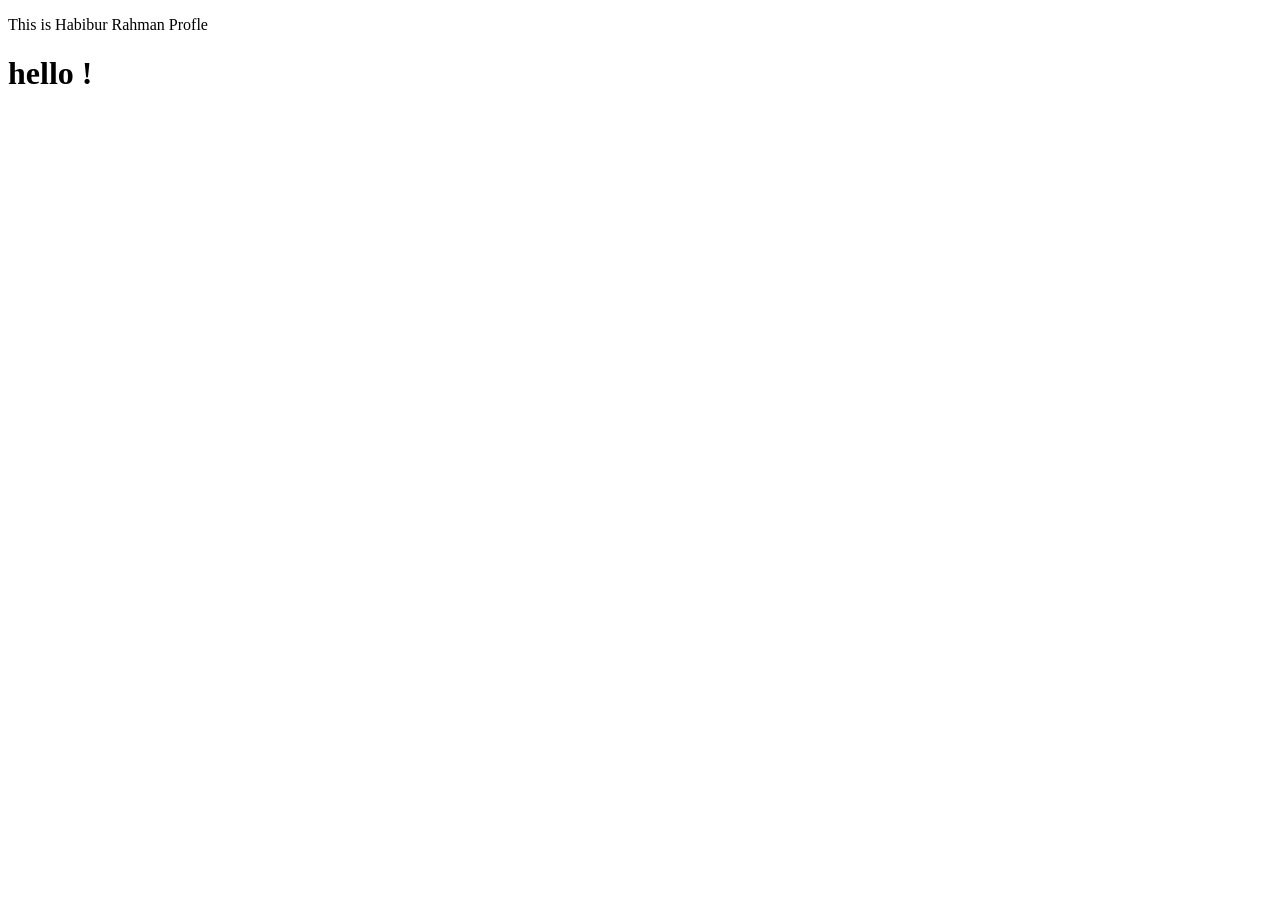
==== index.html @ edc466a5 "style commit" ====
<!DOCTYPE html>
<html lang="en">
<head>
    <meta charset="UTF-8">
    <meta name="viewport" content="width=device-width, initial-scale=1.0">
    <link rel="stylesheet" href="style.csss">
    <title>Habibur Rahman</title>
</head>
<body>
    <p>This is Habibur Rahman Profle 

    </p>
    <h1>hello !</h1>
</body>
</html>
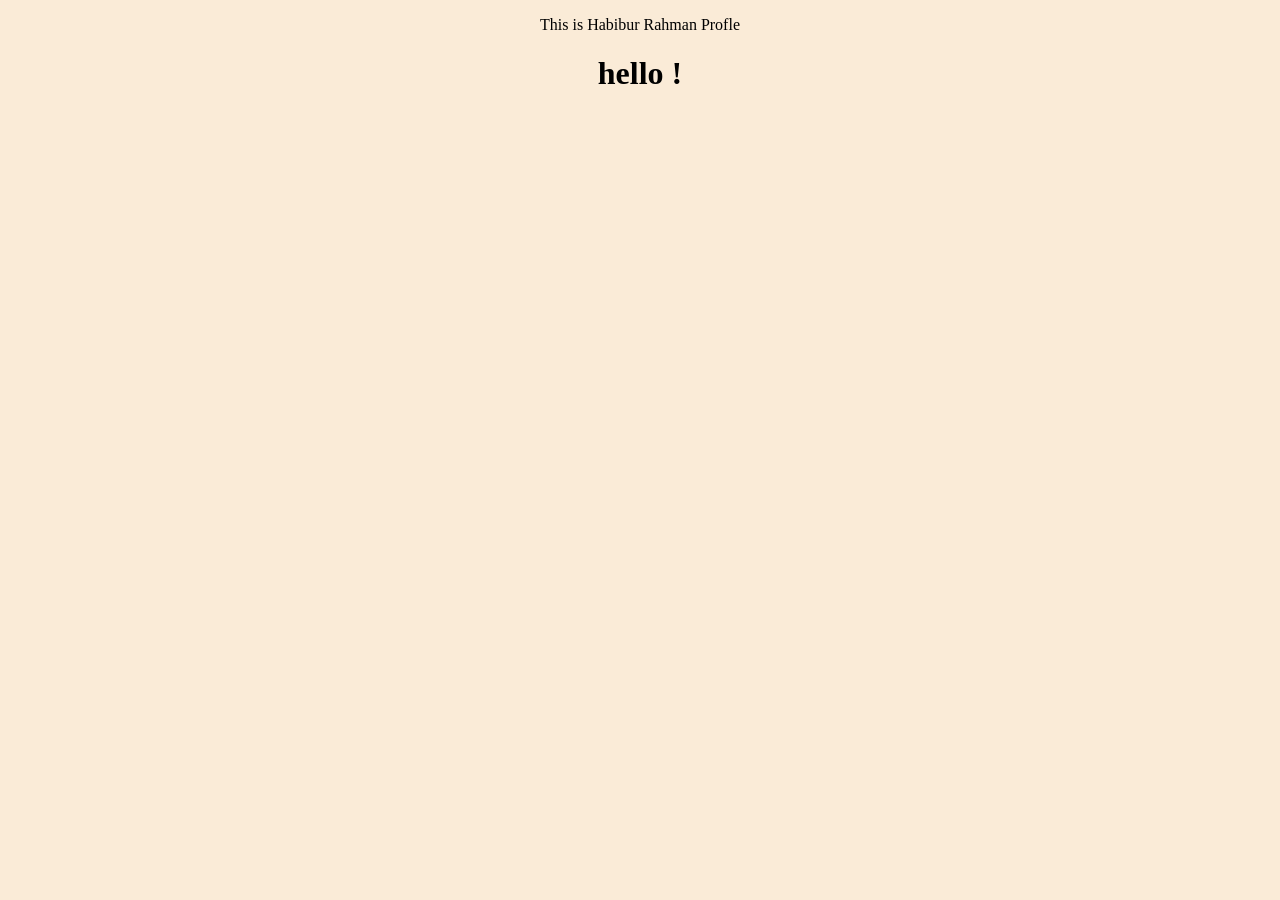
==== commit 7c69afbd: "style commit1" ====
--- a/index.html
+++ b/index.html
@@ -3,7 +3,7 @@
 <head>
     <meta charset="UTF-8">
     <meta name="viewport" content="width=device-width, initial-scale=1.0">
-    <link rel="stylesheet" href="style.csss">
+    <link rel="stylesheet" href="style.css">
     <title>Habibur Rahman</title>
 </head>
 <body>
--- a/style.css
+++ b/style.css
@@ -0,0 +1,4 @@
+body{
+    background-color: antiquewhite;
+    text-align: center;
+}
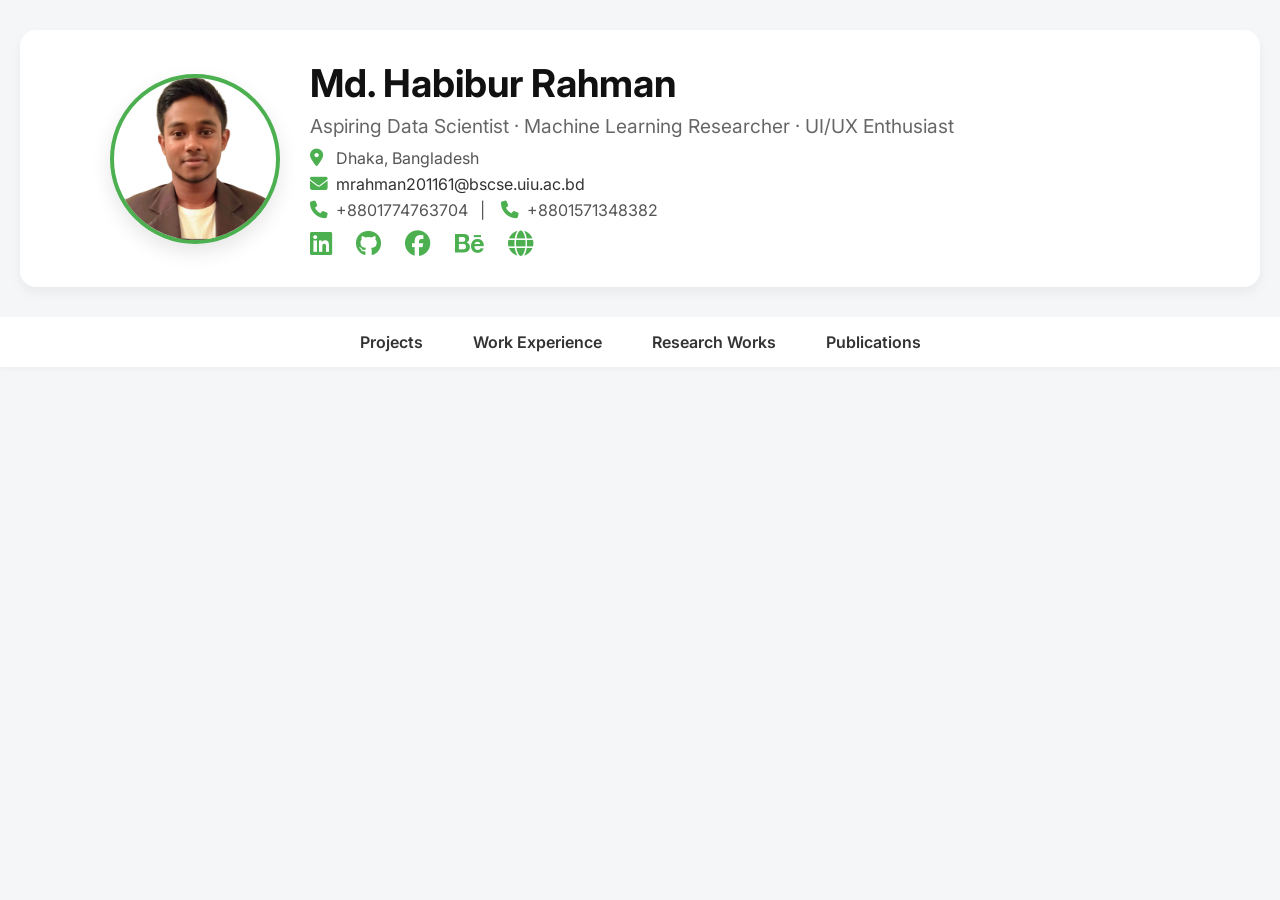
==== commit 310341f2: "header upadate1" ====
--- a/index.html
+++ b/index.html
@@ -1,15 +1,67 @@
 <!DOCTYPE html>
 <html lang="en">
 <head>
-    <meta charset="UTF-8">
-    <meta name="viewport" content="width=device-width, initial-scale=1.0">
-    <link rel="stylesheet" href="style.css">
-    <title>Habibur Rahman</title>
+  <meta charset="UTF-8" />
+  <meta name="viewport" content="width=device-width, initial-scale=1.0" />
+  <title>Md. Habibur Rahman - Portfolio</title>
+  <link href="https://fonts.googleapis.com/css2?family=Inter:wght@400;600;700&display=swap" rel="stylesheet" />
+  <link rel="stylesheet"href="https://cdnjs.cloudflare.com/ajax/libs/font-awesome/6.4.0/css/all.min.css"/>
+  <link rel="stylesheet" href="style.css" />
 </head>
 <body>
-    <p>This is Habibur Rahman Profle 
 
-    </p>
-    <h1>hello !</h1>
+  <!-- Header -->
+  <header class="hero-header">
+    <div class="container">
+      <div class="hero-content">
+        <img src="Picture/profile.png" alt="Md. Habibur Rahman" class="profile-pic" />
+        <div class="intro">
+          <h1>Md. Habibur Rahman</h1>
+          <p class="subtitle">Aspiring Data Scientist · Machine Learning Researcher · UI/UX Enthusiast</p>
+          <div class="contact-info">
+  <p><i class="fas fa-map-marker-alt"></i> Dhaka, Bangladesh</p>
+  <p>
+    <i class="fas fa-envelope"></i>
+    <a href="mailto:mrahman201161@bscse.uiu.ac.bd">mrahman201161@bscse.uiu.ac.bd</a>
+  </p>
+  <p>
+    <i class="fas fa-phone"></i> +8801774763704 &nbsp; | &nbsp;
+    <i class="fas fa-phone"></i> +8801571348382
+  </p>
+</div>
+
+          <div class="social-links">
+  <a href="https://www.linkedin.com/in/habibur2694/" target="_blank" aria-label="LinkedIn">
+    <i class="fab fa-linkedin"></i>
+  </a>
+  <a href="https://github.com/habibur2694" target="_blank" aria-label="GitHub">
+    <i class="fab fa-github"></i>
+  </a>
+  <a href="https://www.facebook.com/habibur2694" target="_blank" aria-label="Facebook">
+    <i class="fab fa-facebook"></i>
+  </a>
+  <a href="https://www.behance.net/habibur2694" target="_blank" aria-label="Behance">
+    <i class="fab fa-behance"></i>
+  </a>
+  <a href="https://yourdomain.com" target="_blank" aria-label="Portfolio">
+    <i class="fas fa-globe"></i>
+  </a>
+</div>
+
+        </div>
+      </div>
+    </div>
+  </header>
+
+  <!-- Navigation -->
+  <nav class="navbar">
+    <div class="container nav-content">
+      <a href="Projects.html">Projects</a>
+      <a href="#experience">Work Experience</a>
+      <a href="#research">Research Works</a>
+      <a href="#publications">Publications</a>
+    </div>
+  </nav>
+
 </body>
-</html>+</html>
--- a/style.css
+++ b/style.css
@@ -1,4 +1,177 @@
-body{
-    background-color: antiquewhite;
+/* General Reset */
+* {
+  margin: 0;
+  padding: 0;
+  box-sizing: border-box;
+}
+
+body {
+  font-family: 'Inter', sans-serif;
+  background-color: #f4f6f8;
+  color: #333;
+}
+
+/* Container */
+.container {
+  max-width: 1100px;
+  margin: auto;
+  padding: 30px 20px;
+}
+
+/* Hero Header */
+.hero-header {
+  background-color: #fff;
+  box-shadow: 0 6px 12px rgba(0, 0, 0, 0.05);
+  border-radius: 16px;
+  margin: 30px 20px;
+}
+
+.hero-content {
+  display: flex;
+  align-items: center;
+  flex-wrap: wrap;
+  gap: 30px;
+}
+
+.profile-pic {
+  width: 170px;
+  height: 170px;
+  border-radius: 50%;
+  object-fit: cover;
+  border: 4px solid #4CAF50;
+  box-shadow: 0 8px 20px rgba(0,0,0,0.1);
+}
+
+.intro h1 {
+  font-size: 2.4rem;
+  font-weight: 700;
+  margin-bottom: 8px;
+  color: #111;
+}
+
+.subtitle {
+  font-size: 1.2rem;
+  color: #666;
+  margin-bottom: 10px;
+}
+
+.location,
+.contact {
+  font-size: 1rem;
+  color: #555;
+  margin-bottom: 6px;
+}
+
+.contact a {
+  color: #333;
+  text-decoration: none;
+}
+
+.links {
+  margin-top: 12px;
+}
+
+.links a {
+  text-decoration: none;
+  font-weight: 600;
+  color: #4CAF50;
+  margin-right: 18px;
+  transition: color 0.3s;
+}
+
+.links a:hover {
+  color: #2e7d32;
+}
+
+/* Navbar */
+.navbar {
+  position: sticky;
+  top: 0;
+  background-color: #ffffff;
+  box-shadow: 0 2px 4px rgba(0,0,0,0.04);
+  z-index: 100;
+}
+
+.nav-content {
+  display: flex;
+  justify-content: center;
+  gap: 50px;
+  padding: 15px 20px;
+  flex-wrap: wrap;
+}
+
+.navbar a {
+  text-decoration: none;
+  font-weight: 600;
+  font-size: 1rem;
+  color: #333;
+  transition: color 0.3s ease;
+}
+
+.navbar a:hover {
+  color: #4CAF50;
+}
+
+/* Responsive Design */
+@media (max-width: 768px) {
+  .hero-content {
+    flex-direction: column;
+    align-items: center;
     text-align: center;
-}+  }
+
+  .nav-content {
+    gap: 25px;
+  }
+
+  .intro h1 {
+    font-size: 2rem;
+  }
+
+  .profile-pic {
+    width: 140px;
+    height: 140px;
+  }
+}
+
+
+.social-links a {
+  color: #4caf50;
+  font-size: 1.6rem;
+  margin-right: 20px;
+  transition: color 0.3s ease;
+  display: inline-block;
+}
+
+.social-links a:hover {
+  color: #2e7d32;
+}
+
+.social-links i {
+  vertical-align: middle;
+}
+
+.contact-info p {
+  font-size: 1rem;
+  color: #555;
+  margin: 6px 0;
+  display: flex;
+  align-items: center;
+  gap: 8px;
+}
+
+.contact-info i {
+  color: #4caf50;
+  min-width: 18px;
+  font-size: 1.1rem;
+}
+
+.contact-info a {
+  color: #333;
+  text-decoration: none;
+  transition: color 0.3s;
+}
+
+.contact-info a:hover {
+  color: #2e7d32;
+}
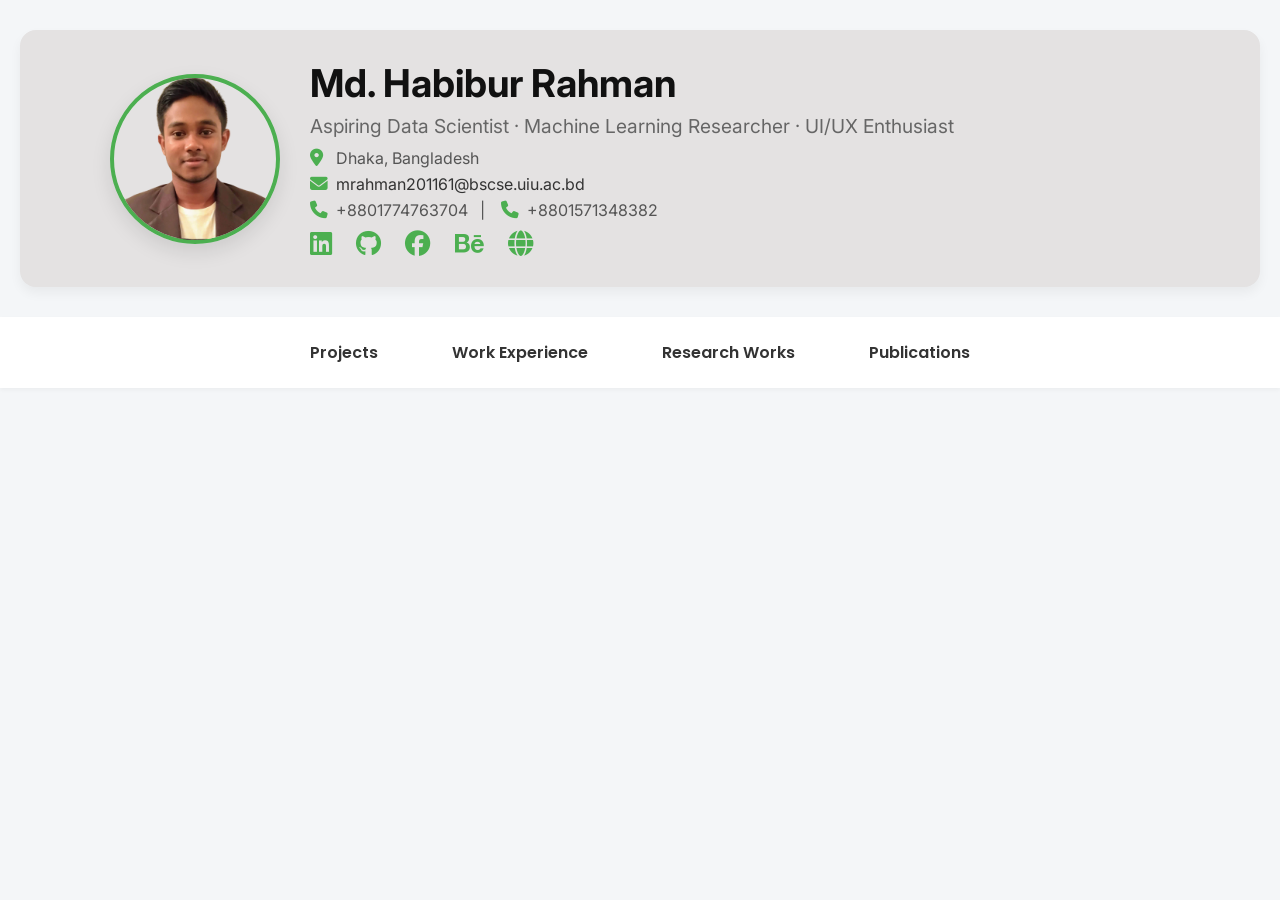
==== commit 54dff827: "header upadate2" ====
--- a/index.html
+++ b/index.html
@@ -6,6 +6,8 @@
   <title>Md. Habibur Rahman - Portfolio</title>
   <link href="https://fonts.googleapis.com/css2?family=Inter:wght@400;600;700&display=swap" rel="stylesheet" />
   <link rel="stylesheet"href="https://cdnjs.cloudflare.com/ajax/libs/font-awesome/6.4.0/css/all.min.css"/>
+  <link href="https://fonts.googleapis.com/css2?family=Poppins:wght@400;600&display=swap" rel="stylesheet" />
+
   <link rel="stylesheet" href="style.css" />
 </head>
 <body>
--- a/style.css
+++ b/style.css
@@ -20,7 +20,7 @@
 
 /* Hero Header */
 .hero-header {
-  background-color: #fff;
+  background-color: hsl(0, 4%, 89%);
   box-shadow: 0 6px 12px rgba(0, 0, 0, 0.05);
   border-radius: 16px;
   margin: 30px 20px;
@@ -87,7 +87,7 @@
 .navbar {
   position: sticky;
   top: 0;
-  background-color: #ffffff;
+  background-color: hsl(0, 0%, 100%);
   box-shadow: 0 2px 4px rgba(0,0,0,0.04);
   z-index: 100;
 }
@@ -101,23 +101,30 @@
 }
 
 .navbar a {
+  font-family: 'Poppins', sans-serif;
   text-decoration: none;
   font-weight: 600;
   font-size: 1rem;
   color: #333;
   transition: color 0.3s ease;
+  font-weight: 600;
+  font-size: 1rem;
+  text-decoration: none;
+  color: #333;
+  transition: color 0.3s ease;
+  padding: 8px 12px;
+  border-radius: 6px;
 }
 
 .navbar a:hover {
-  color: #4CAF50;
+ color: #4caf50;
+  background-color: #e8f5e9;
 }
 
 /* Responsive Design */
 @media (max-width: 768px) {
-  .hero-content {
-    flex-direction: column;
-    align-items: center;
-    text-align: center;
+  .nav-content {
+    gap: 25px;
   }
 
   .nav-content {
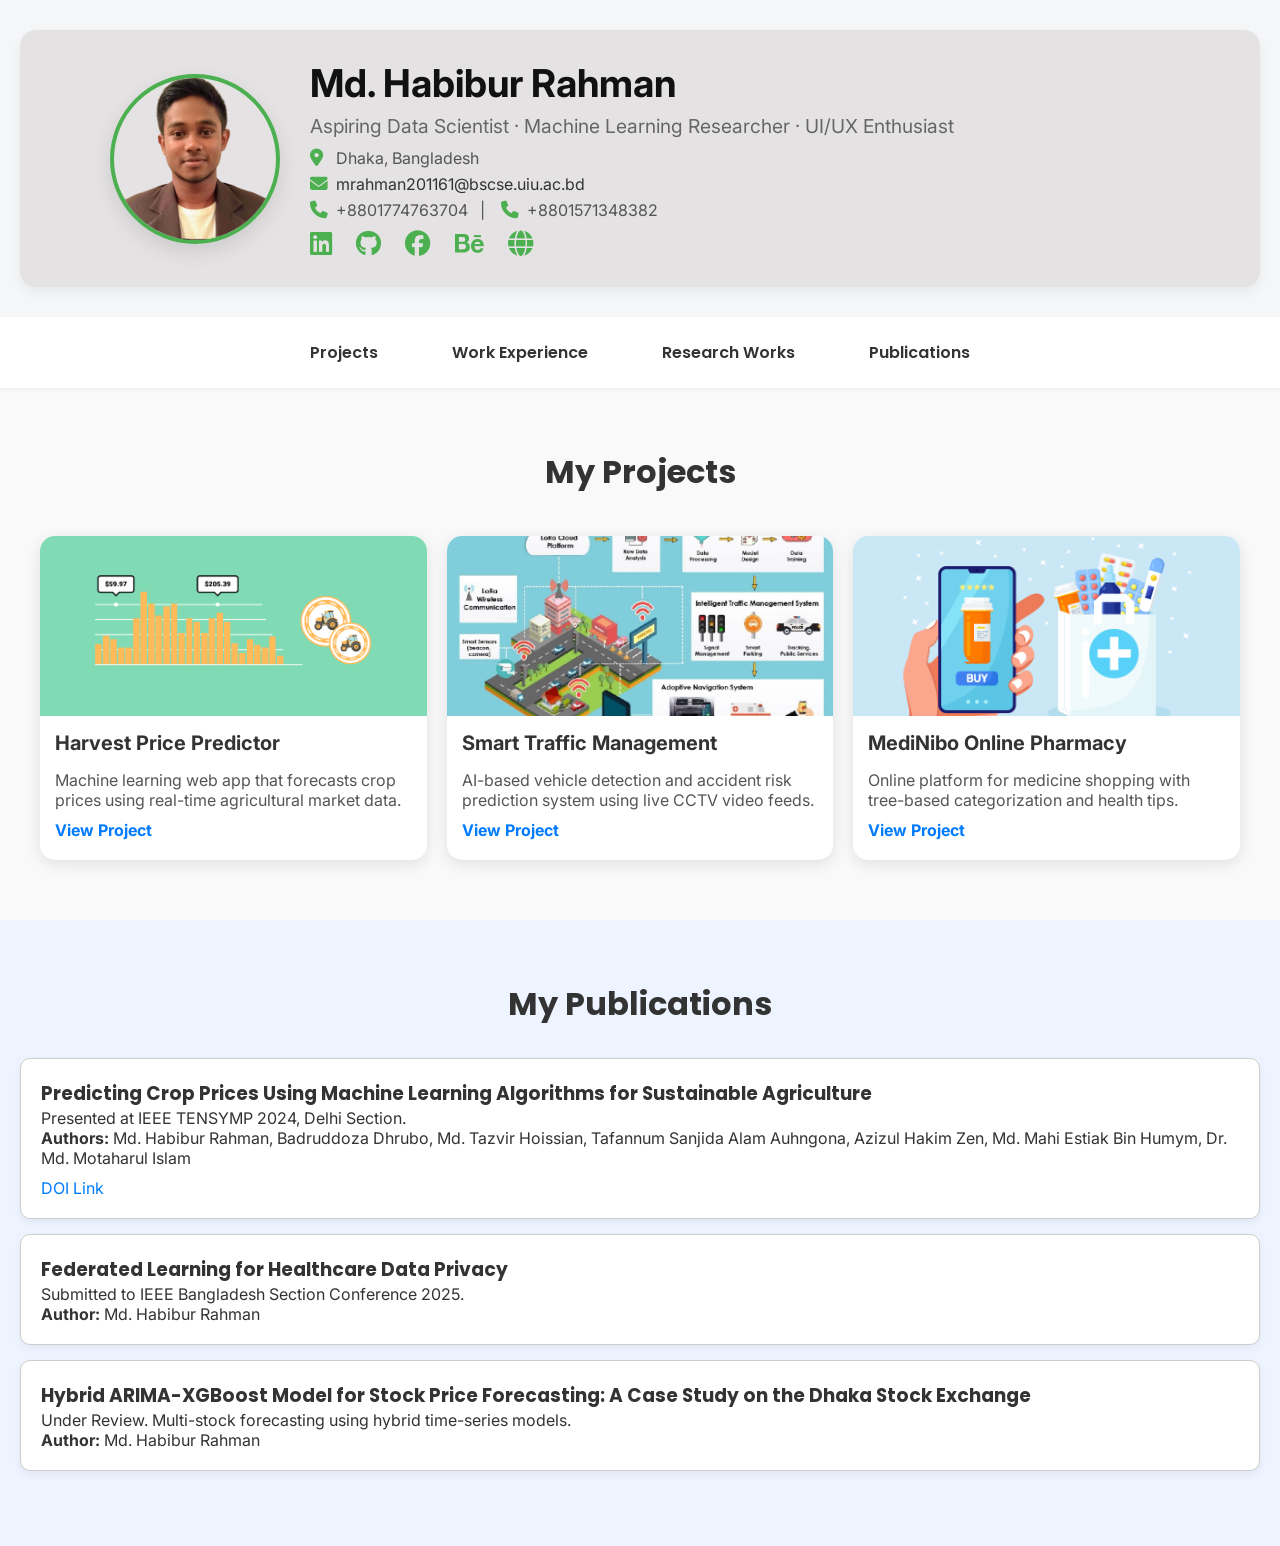
==== commit d9c321b9: "header upadate3" ====
--- a/index.html
+++ b/index.html
@@ -58,12 +58,71 @@
   <!-- Navigation -->
   <nav class="navbar">
     <div class="container nav-content">
-      <a href="Projects.html">Projects</a>
+     <a href="#projects">Projects</a>
       <a href="#experience">Work Experience</a>
       <a href="#research">Research Works</a>
       <a href="#publications">Publications</a>
     </div>
   </nav>
 
+
+  <!--project-->
+<section id="projects">
+  <h2>My Projects</h2>
+  <div class="project-grid">
+
+    <div class="project-card">
+      <img src="Picture/project/Harvest.png" alt="Harvest Price Predictor">
+      <h3>Harvest Price Predictor</h3>
+      <p>Machine learning web app that forecasts crop prices using real-time agricultural market data.</p>
+      <a href="#">View Project</a>
+    </div>
+
+    <div class="project-card">
+      <img src="Picture/project/AIF.png" alt="Smart Traffic System">
+      <h3>Smart Traffic Management</h3>
+      <p>AI-based vehicle detection and accident risk prediction system using live CCTV video feeds.</p>
+      <a href="#">View Project</a>
+    </div>
+
+    <div class="project-card">
+      <img src="Picture/project/MID.png" alt="MediNibo Pharmacy">
+      <h3>MediNibo Online Pharmacy</h3>
+      <p>Online platform for medicine shopping with tree-based categorization and health tips.</p>
+      <a href="#">View Project</a>
+    </div>
+
+  </div>
+</section>
+
+
+
+
+<!---publication-->
+<section id="publications">
+  <h2>My Publications</h2>
+
+  <div class="publication">
+    <h3>Predicting Crop Prices Using Machine Learning Algorithms for Sustainable Agriculture</h3>
+    <p>Presented at IEEE TENSYMP 2024, Delhi Section.</p>
+    <p><strong>Authors:</strong> Md. Habibur Rahman, Badruddoza Dhrubo, Md. Tazvir Hoissian, Tafannum Sanjida Alam Auhngona, Azizul Hakim Zen, Md. Mahi Estiak Bin Humym, Dr. Md. Motaharul Islam</p>
+    <a href="https://doi.org/10.1109/TENSYMP61132.2024.107" target="_blank">DOI Link</a>
+  </div>
+
+  <div class="publication">
+    <h3>Federated Learning for Healthcare Data Privacy</h3>
+    <p>Submitted to IEEE Bangladesh Section Conference 2025.</p>
+    <p><strong>Author:</strong> Md. Habibur Rahman</p>
+  </div>
+
+  <div class="publication">
+    <h3>Hybrid ARIMA-XGBoost Model for Stock Price Forecasting: A Case Study on the Dhaka Stock Exchange</h3>
+    <p>Under Review. Multi-stock forecasting using hybrid time-series models.</p>
+    <p><strong>Author:</strong> Md. Habibur Rahman</p>
+  </div>
+</section>
+
+
+
 </body>
 </html>
--- a/style.css
+++ b/style.css
@@ -182,3 +182,99 @@
 .contact-info a:hover {
   color: #2e7d32;
 }
+
+
+
+/* project Design */
+#projects {
+  padding: 60px 20px;
+  background: #f9f9f9;
+}
+
+#projects h2 {
+  text-align: center;
+  font-size: 2rem;
+  margin-bottom: 40px;
+  font-family: 'Poppins', sans-serif;
+}
+
+.project-grid {
+  display: grid;
+  grid-template-columns: repeat(auto-fit, minmax(280px, 1fr));
+  gap: 20px;
+  max-width: 1200px;
+  margin: 0 auto;
+}
+
+.project-card {
+  background-color: #fff;
+  border-radius: 15px;
+  box-shadow: 0 4px 15px rgba(0, 0, 0, 0.1);
+  overflow: hidden;
+  transition: transform 0.3s ease;
+}
+
+.project-card:hover {
+  transform: translateY(-5px);
+}
+
+.project-card img {
+  width: 100%;
+  height: 180px;
+  object-fit: cover;
+  display: block;
+}
+
+.project-card h3 {
+  font-size: 1.25rem;
+  margin: 15px;
+  color: #333;
+}
+
+.project-card p {
+  margin: 0 15px 10px;
+  color: #555;
+}
+
+.project-card a {
+  display: block;
+  margin: 10px 15px 20px;
+  color: #007bff;
+  text-decoration: none;
+  font-weight: bold;
+}
+
+.project-card a:hover {
+  text-decoration: underline;
+}
+
+
+/* publications */
+ #publications {
+    padding: 60px 20px;
+    background: #eef4ff;
+  }
+  #publications h2 {
+    font-size: 2rem;
+    text-align: center;
+    margin-bottom: 30px;
+    font-family: 'Poppins', sans-serif;
+  }
+  .publication {
+    border: 1px solid #ccc;
+    border-radius: 10px;
+    padding: 20px;
+    margin: 15px 0;
+    background: white;
+    box-shadow: 0 4px 8px rgba(0,0,0,0.05);
+  }
+  .publication h3 {
+    margin-top: 0;
+    font-family: 'Poppins', sans-serif;
+  }
+  .publication a {
+    display: inline-block;
+    margin-top: 10px;
+    color: #007BFF;
+    text-decoration: none;
+  }
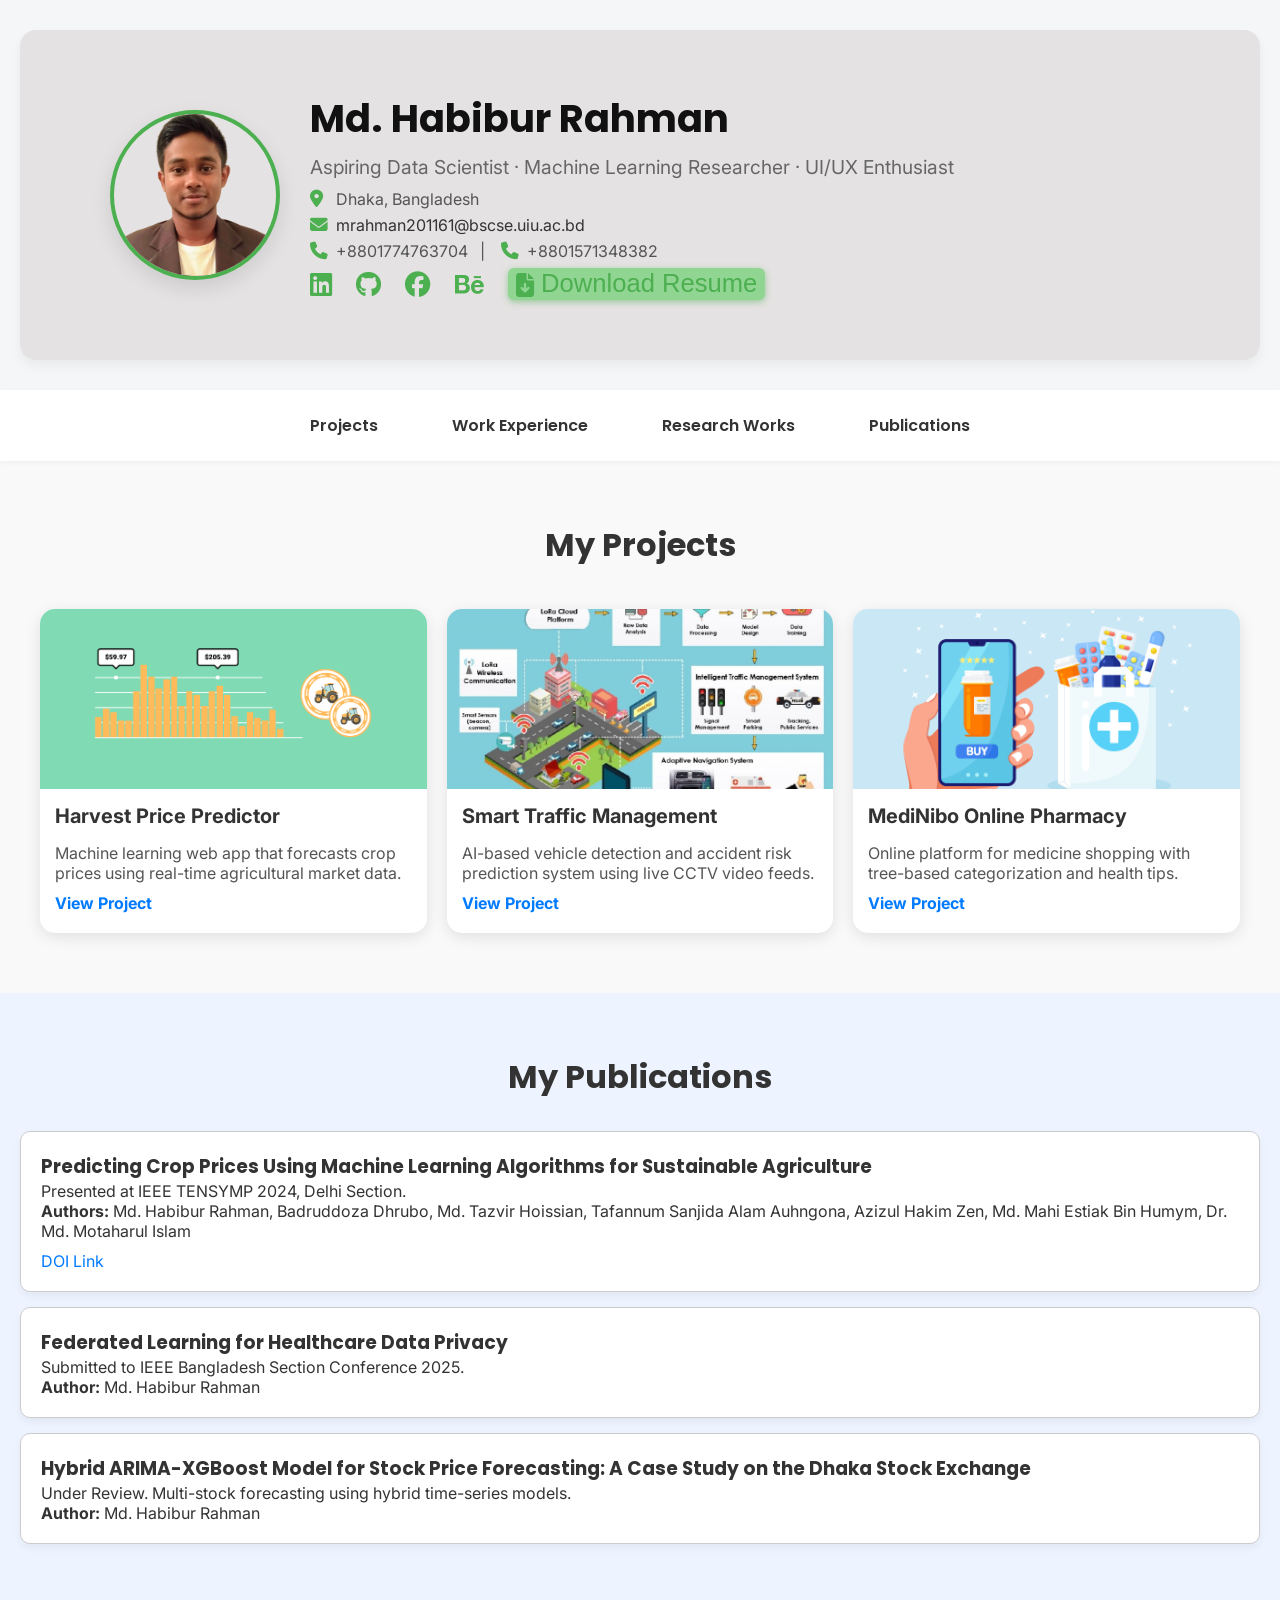
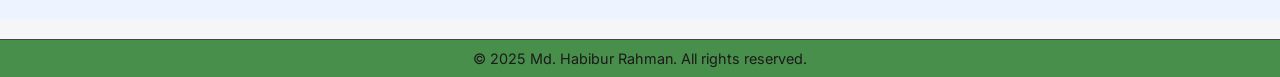
==== commit 1fea0177: "header upadate5" ====
--- a/index.html
+++ b/index.html
@@ -7,6 +7,8 @@
   <link href="https://fonts.googleapis.com/css2?family=Inter:wght@400;600;700&display=swap" rel="stylesheet" />
   <link rel="stylesheet"href="https://cdnjs.cloudflare.com/ajax/libs/font-awesome/6.4.0/css/all.min.css"/>
   <link href="https://fonts.googleapis.com/css2?family=Poppins:wght@400;600&display=swap" rel="stylesheet" />
+  <link rel="stylesheet" href="https://cdnjs.cloudflare.com/ajax/libs/font-awesome/6.5.0/css/all.min.css"/>
+
 
   <link rel="stylesheet" href="style.css" />
 </head>
@@ -45,9 +47,11 @@
   <a href="https://www.behance.net/habibur2694" target="_blank" aria-label="Behance">
     <i class="fab fa-behance"></i>
   </a>
-  <a href="https://yourdomain.com" target="_blank" aria-label="Portfolio">
-    <i class="fas fa-globe"></i>
-  </a>
+<a href="CV/MD. Habibur Rahman.pdf" download target="_blank" aria-label="Download Resume" class="btn-download-resume">
+  <i class="fas fa-file-download"></i> Download Resume
+</a>
+
+
 </div>
 
         </div>
@@ -122,6 +126,11 @@
   </div>
 </section>
 
+<!--Footer-->
+<div class="footer-bottom">
+  <p>© 2025 Md. Habibur Rahman. All rights reserved.</p>
+</div>
+
 
 
 </body>
--- a/style.css
+++ b/style.css
@@ -24,6 +24,7 @@
   box-shadow: 0 6px 12px rgba(0, 0, 0, 0.05);
   border-radius: 16px;
   margin: 30px 20px;
+  padding: 30px;
 }
 
 .hero-content {
@@ -47,6 +48,7 @@
   font-weight: 700;
   margin-bottom: 8px;
   color: #111;
+  font-family: 'Poppins', sans-serif;
 }
 
 .subtitle {
@@ -87,7 +89,7 @@
 .navbar {
   position: sticky;
   top: 0;
-  background-color: hsl(0, 0%, 100%);
+  background-color: #fff;
   box-shadow: 0 2px 4px rgba(0,0,0,0.04);
   z-index: 100;
 }
@@ -106,18 +108,13 @@
   font-weight: 600;
   font-size: 1rem;
   color: #333;
-  transition: color 0.3s ease;
-  font-weight: 600;
-  font-size: 1rem;
-  text-decoration: none;
-  color: #333;
-  transition: color 0.3s ease;
+  transition: color 0.3s ease, background-color 0.3s ease;
   padding: 8px 12px;
   border-radius: 6px;
 }
 
 .navbar a:hover {
- color: #4caf50;
+  color: #4caf50;
   background-color: #e8f5e9;
 }
 
@@ -127,10 +124,6 @@
     gap: 25px;
   }
 
-  .nav-content {
-    gap: 25px;
-  }
-
   .intro h1 {
     font-size: 2rem;
   }
@@ -141,7 +134,7 @@
   }
 }
 
-
+/* Social Links */
 .social-links a {
   color: #4caf50;
   font-size: 1.6rem;
@@ -183,9 +176,7 @@
   color: #2e7d32;
 }
 
-
-
-/* project Design */
+/* Project Design */
 #projects {
   padding: 60px 20px;
   background: #f9f9f9;
@@ -248,33 +239,89 @@
   text-decoration: underline;
 }
 
-
-/* publications */
- #publications {
-    padding: 60px 20px;
-    background: #eef4ff;
-  }
-  #publications h2 {
-    font-size: 2rem;
-    text-align: center;
-    margin-bottom: 30px;
-    font-family: 'Poppins', sans-serif;
-  }
-  .publication {
-    border: 1px solid #ccc;
-    border-radius: 10px;
-    padding: 20px;
-    margin: 15px 0;
-    background: white;
-    box-shadow: 0 4px 8px rgba(0,0,0,0.05);
-  }
-  .publication h3 {
-    margin-top: 0;
-    font-family: 'Poppins', sans-serif;
-  }
-  .publication a {
-    display: inline-block;
-    margin-top: 10px;
-    color: #007BFF;
-    text-decoration: none;
-  }
+/* Publications */
+#publications {
+  padding: 60px 20px;
+  background: #eef4ff;
+}
+
+#publications h2 {
+  font-size: 2rem;
+  text-align: center;
+  margin-bottom: 30px;
+  font-family: 'Poppins', sans-serif;
+}
+
+.publication {
+  border: 1px solid #ccc;
+  border-radius: 10px;
+  padding: 20px;
+  margin: 15px 0;
+  background: white;
+  box-shadow: 0 4px 8px rgba(0,0,0,0.05);
+}
+
+.publication h3 {
+  margin-top: 0;
+  font-family: 'Poppins', sans-serif;
+}
+
+.publication a {
+  display: inline-block;
+  margin-top: 10px;
+  color: #007BFF;
+  text-decoration: none;
+}
+
+.publication a:hover {
+  text-decoration: underline;
+}
+
+
+/* Compact Footer Styles */
+.footer-bottom {
+  background-color: #488f4b;  /* ব্ল্যাক ব্যাকগ্রাউন্ড */
+  color: #1b1a1a;             /* হালকা ধূসর টেক্সট কালার */
+  text-align: center;
+  border-top: 1px solid #444;
+  padding: 10px 0;
+  margin-top: 20px;
+  font-size: 0.9rem;
+}
+
+
+
+.btn-download-resume {
+  display: inline-flex;
+  align-items: center;
+  gap: 5px;
+  background-color: #91d593;
+  color: rgb(28, 23, 23);
+  font-weight: 5;
+  font-size: 2px;
+  font-family: 'Poppins', sans-serif;
+  font-size: 0.50rem;      /* ছোট ফন্ট সাইজ */
+  padding: 3px 8px;       /* প্যাডিং একটু কমিয়ে কম্প্যাক্ট */
+  border-radius: 6px;
+  text-decoration: none;
+  transition: background-color 0.3s ease, color 0.3s ease;
+  box-shadow: 0 2px 6px rgba(76, 175, 80, 0.5);
+  cursor: pointer;
+  line-height: 1;   
+  user-select: none;
+}
+
+.btn-download-resume i {
+  font-size: 1.5rem;       /* আইকনের সাইজও একটু ছোটানো */
+  transition: transform 0.3s ease;
+}
+
+.btn-download-resume:hover {
+  background-color: #7eca82;
+  color: white;
+  box-shadow: 0 4px 12px rgba(56, 142, 60, 0.7);
+}
+
+.btn-download-resume:hover i {
+  transform: translateX(3px);
+}
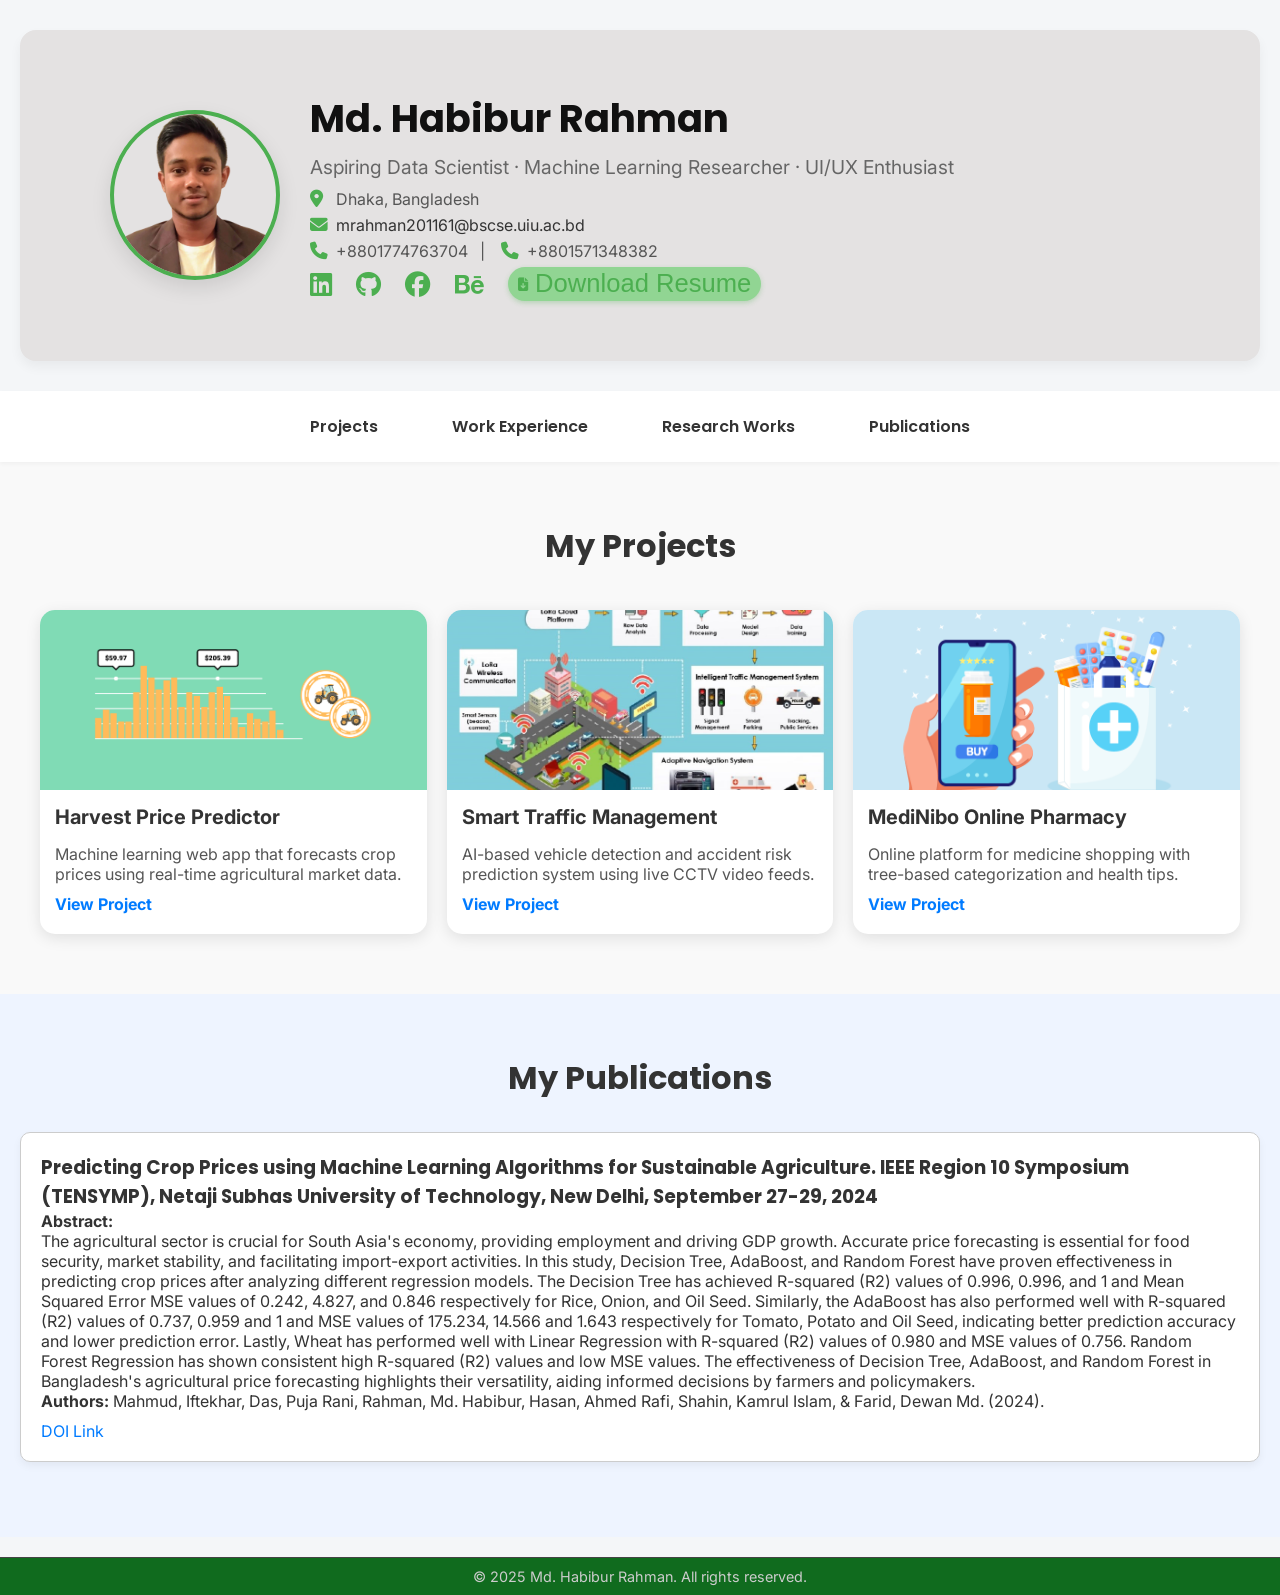
==== commit cd98b6b1: "Correct the publication section" ====
--- a/index.html
+++ b/index.html
@@ -107,23 +107,17 @@
   <h2>My Publications</h2>
 
   <div class="publication">
-    <h3>Predicting Crop Prices Using Machine Learning Algorithms for Sustainable Agriculture</h3>
-    <p>Presented at IEEE TENSYMP 2024, Delhi Section.</p>
-    <p><strong>Authors:</strong> Md. Habibur Rahman, Badruddoza Dhrubo, Md. Tazvir Hoissian, Tafannum Sanjida Alam Auhngona, Azizul Hakim Zen, Md. Mahi Estiak Bin Humym, Dr. Md. Motaharul Islam</p>
-    <a href="https://doi.org/10.1109/TENSYMP61132.2024.107" target="_blank">DOI Link</a>
+    <h3>Predicting Crop Prices using Machine Learning Algorithms for Sustainable
+ Agriculture. IEEE Region 10 Symposium (TENSYMP), Netaji Subhas University of Technology, New Delhi,
+ September 27-29, 2024</h3>
+ <p><b>Abstract:</b></p>
+ <p>The agricultural sector is crucial for South Asia's economy, providing employment and driving GDP growth. Accurate price forecasting is essential for food security, market stability, and facilitating import-export activities. In this study, Decision Tree, AdaBoost, and Random Forest have proven effectiveness in predicting crop prices after analyzing different regression models. The Decision Tree has achieved R-squared (R2) values of 0.996, 0.996, and 1 and Mean Squared Error MSE values of 0.242, 4.827, and 0.846 respectively for Rice, Onion, and Oil Seed. Similarly, the AdaBoost has also performed well with R-squared (R2) values of 0.737, 0.959 and 1 and MSE values of 175.234, 14.566 and 1.643 respectively for Tomato, Potato and Oil Seed, indicating better prediction accuracy and lower prediction error. Lastly, Wheat has performed well with Linear Regression with R-squared (R2) values of 0.980 and MSE values of 0.756. Random Forest Regression has shown consistent high R-squared (R2) values and low MSE values. The effectiveness of Decision Tree, AdaBoost, and Random Forest in Bangladesh's agricultural price forecasting highlights their versatility, aiding informed decisions by farmers and policymakers.</p>
+    <p><strong>Authors:</strong> Mahmud, Iftekhar, Das, Puja Rani, Rahman, Md. Habibur, Hasan, Ahmed Rafi, Shahin, Kamrul Islam, &
+ Farid, Dewan Md. (2024). </p>
+    <a href="https://ieeexplore.ieee.org/document/10752263" target="_blank">DOI Link</a>
   </div>
 
-  <div class="publication">
-    <h3>Federated Learning for Healthcare Data Privacy</h3>
-    <p>Submitted to IEEE Bangladesh Section Conference 2025.</p>
-    <p><strong>Author:</strong> Md. Habibur Rahman</p>
-  </div>
 
-  <div class="publication">
-    <h3>Hybrid ARIMA-XGBoost Model for Stock Price Forecasting: A Case Study on the Dhaka Stock Exchange</h3>
-    <p>Under Review. Multi-stock forecasting using hybrid time-series models.</p>
-    <p><strong>Author:</strong> Md. Habibur Rahman</p>
-  </div>
 </section>
 
 <!--Footer-->
--- a/style.css
+++ b/style.css
@@ -277,11 +277,10 @@
   text-decoration: underline;
 }
 
-
 /* Compact Footer Styles */
 .footer-bottom {
-  background-color: #488f4b;  /* ব্ল্যাক ব্যাকগ্রাউন্ড */
-  color: #1b1a1a;             /* হালকা ধূসর টেক্সট কালার */
+  background-color: #106b1e;  /* Black background */
+  color: #ccc;             /* Light gray text */
   text-align: center;
   border-top: 1px solid #444;
   padding: 10px 0;
@@ -289,39 +288,37 @@
   font-size: 0.9rem;
 }
 
-
-
+/* Resume Download Button */
 .btn-download-resume {
   display: inline-flex;
   align-items: center;
-  gap: 5px;
+  gap: 6px;
   background-color: #91d593;
-  color: rgb(28, 23, 23);
-  font-weight: 5;
-  font-size: 2px;
-  font-family: 'Poppins', sans-serif;
-  font-size: 0.50rem;      /* ছোট ফন্ট সাইজ */
-  padding: 3px 8px;       /* প্যাডিং একটু কমিয়ে কম্প্যাক্ট */
-  border-radius: 6px;
-  text-decoration: none;
-  transition: background-color 0.3s ease, color 0.3s ease;
-  box-shadow: 0 2px 6px rgba(76, 175, 80, 0.5);
+  color: white;
+  font-weight: 500;
+  font-size: 0.7rem;
+  font-family: 'Poppins', sans-serif;
+  padding: 4px 10px;
+  border-radius: 20px;
+  text-decoration: none;
+  transition: background-color 0.3s ease, box-shadow 0.3s ease;
+  box-shadow: 0 2px 5px rgba(76, 175, 80, 0.3);
   cursor: pointer;
-  line-height: 1;   
+  line-height: 1;
   user-select: none;
 }
 
 .btn-download-resume i {
-  font-size: 1.5rem;       /* আইকনের সাইজও একটু ছোটানো */
+  font-size: 0.85rem;
   transition: transform 0.3s ease;
 }
 
 .btn-download-resume:hover {
   background-color: #7eca82;
   color: white;
-  box-shadow: 0 4px 12px rgba(56, 142, 60, 0.7);
+  box-shadow: 0 4px 12px rgba(56, 142, 60, 0.4);
 }
 
 .btn-download-resume:hover i {
-  transform: translateX(3px);
-}
+  transform: translateX(2px);
+}
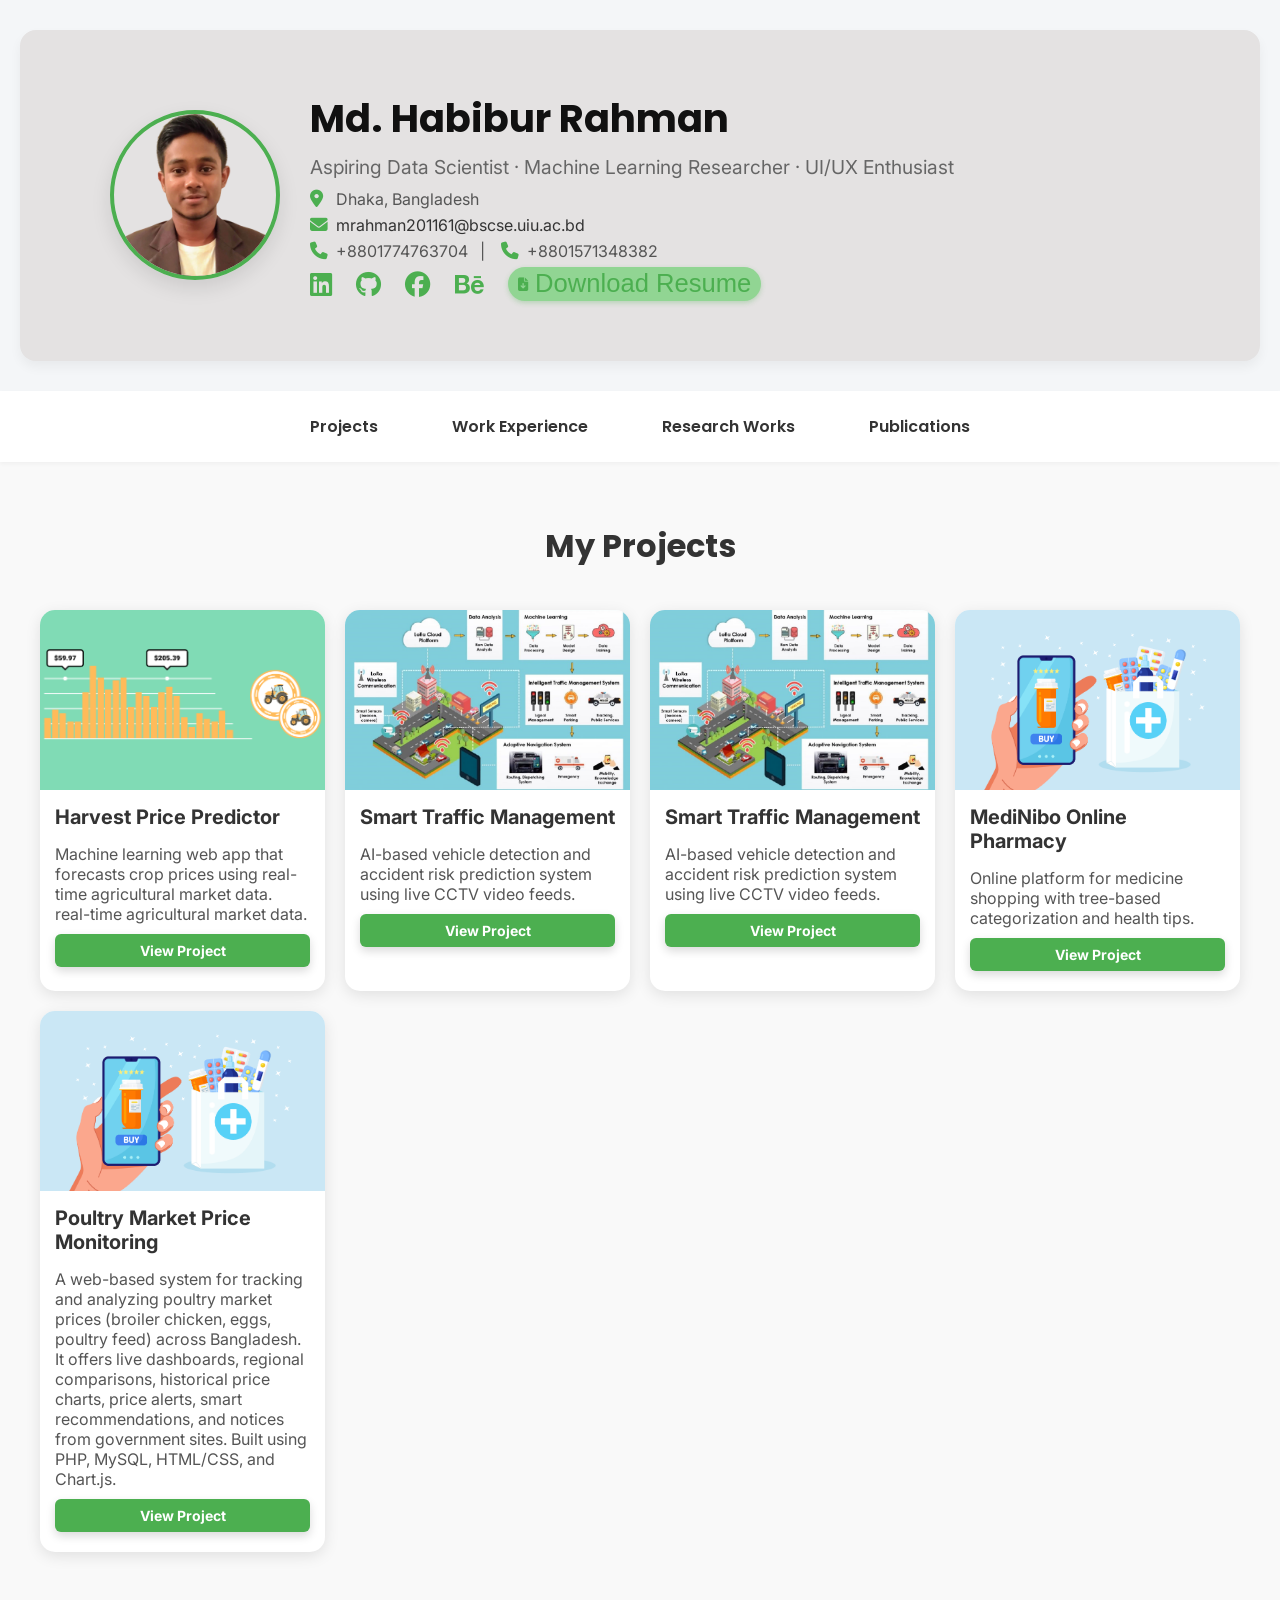
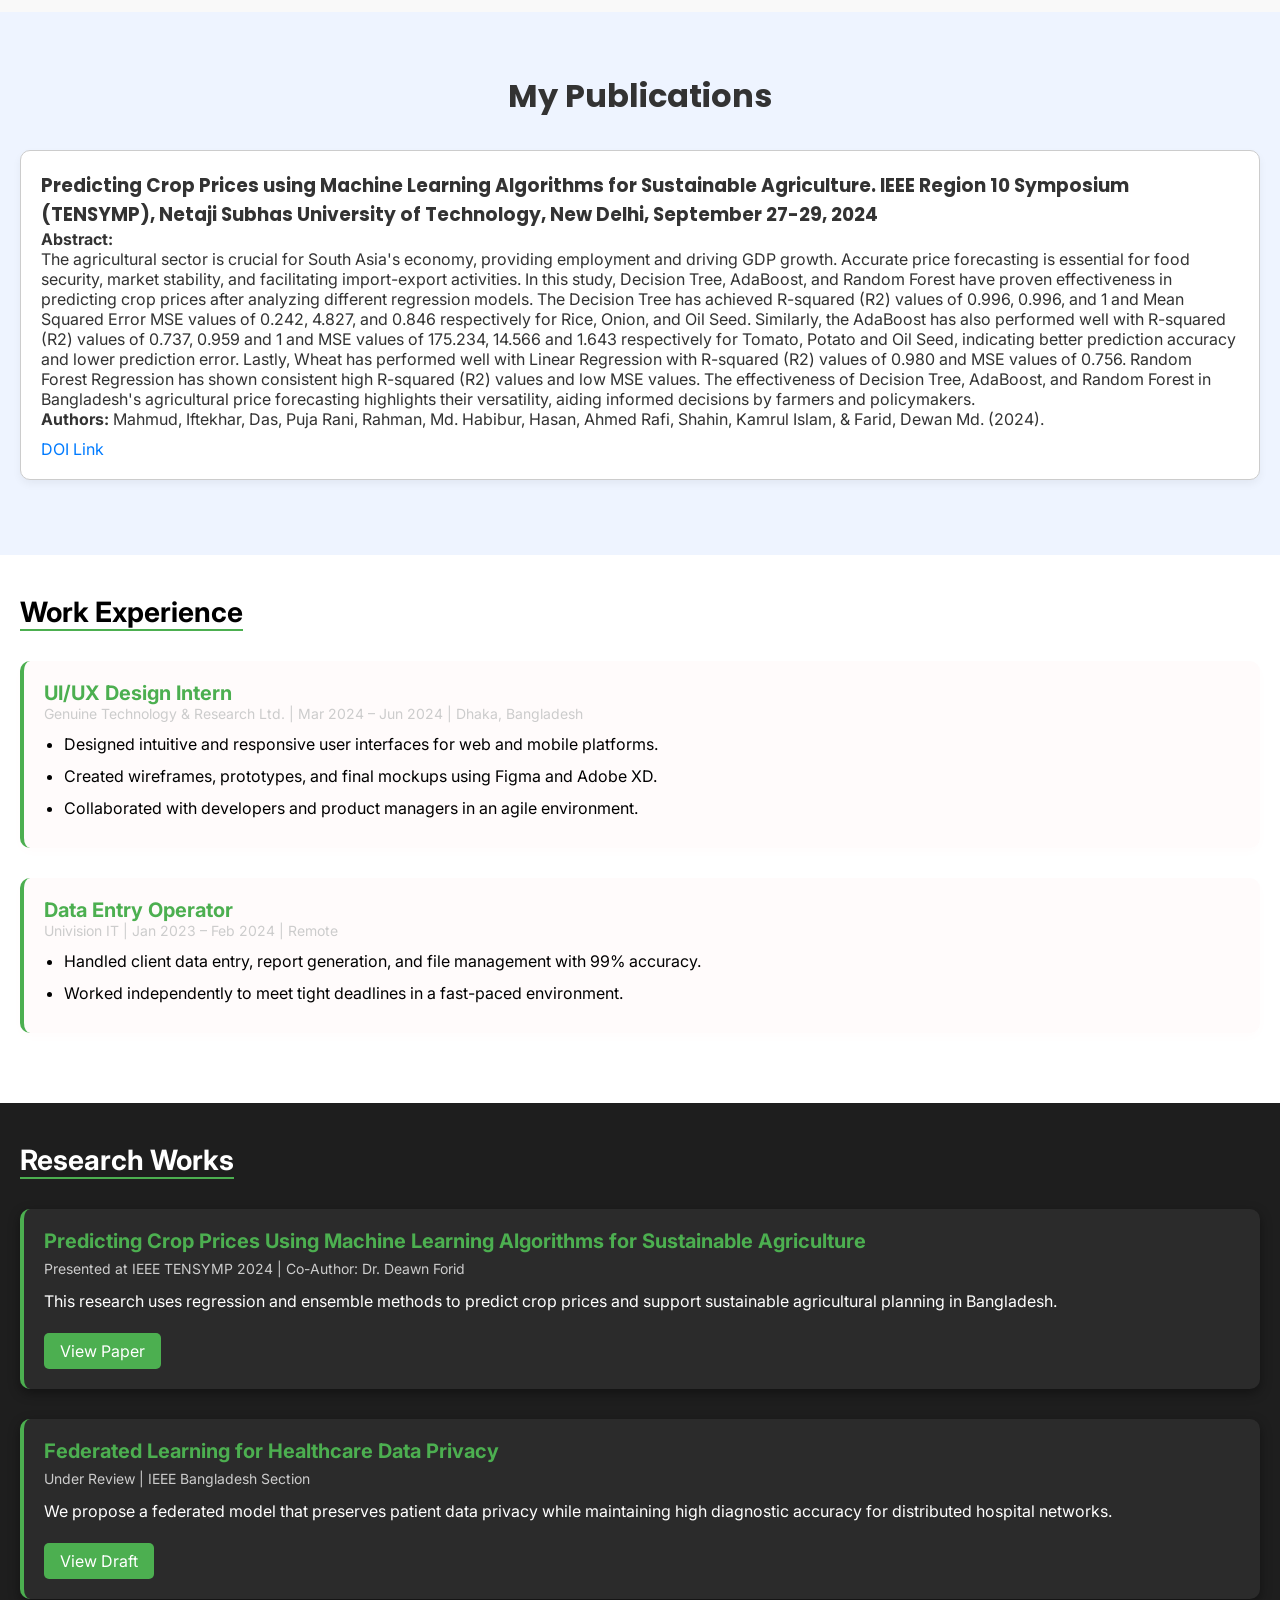
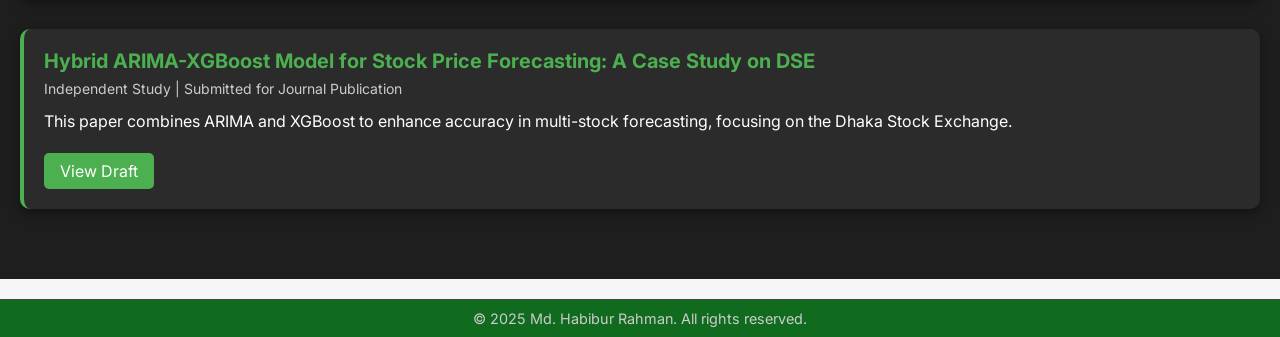
==== commit d23fbb83: "Correct the publication section" ====
--- a/index.html
+++ b/index.html
@@ -78,25 +78,49 @@
     <div class="project-card">
       <img src="Picture/project/Harvest.png" alt="Harvest Price Predictor">
       <h3>Harvest Price Predictor</h3>
-      <p>Machine learning web app that forecasts crop prices using real-time agricultural market data.</p>
-      <a href="#">View Project</a>
+      <p>Machine learning web app that forecasts crop prices using real-time agricultural market data. real-time agricultural market data.</p>
+    <a href="#" class="view-btn">View Project</a>
     </div>
 
     <div class="project-card">
       <img src="Picture/project/AIF.png" alt="Smart Traffic System">
       <h3>Smart Traffic Management</h3>
       <p>AI-based vehicle detection and accident risk prediction system using live CCTV video feeds.</p>
-      <a href="#">View Project</a>
-    </div>
+     <a href="#" class="view-btn">View Project</a>
+    </div>
+
+  <div class="project-card">
+      <img src="Picture/project/AIF.png" alt="Smart Traffic System">
+      <h3>Smart Traffic Management</h3>
+      <p>AI-based vehicle detection and accident risk prediction system using live CCTV video feeds.</p>
+      <a href="#" class="view-btn">View Project</a>
+  </div>
 
     <div class="project-card">
       <img src="Picture/project/MID.png" alt="MediNibo Pharmacy">
       <h3>MediNibo Online Pharmacy</h3>
       <p>Online platform for medicine shopping with tree-based categorization and health tips.</p>
-      <a href="#">View Project</a>
-    </div>
-
-  </div>
+      <a href="#" class="view-btn">View Project</a>
+    </div>
+
+     <div class="project-card">
+       <div class="project-content">
+      <img src="Picture/project/MID.png" alt="MediNibo Pharmacy">
+      <h3> Poultry Market Price Monitoring</h3>
+      <p> A web-based system for tracking and analyzing poultry market prices (broiler chicken, eggs, poultry
+ feed) across Bangladesh. It offers live dashboards, regional comparisons, historical price charts, price
+ alerts, smart recommendations, and notices from government sites. Built using PHP, MySQL, HTML/CSS,
+ and Chart.js.</p>
+      <a href="#" class="view-btn">View Project</a>
+    </div>
+
+  </div>
+
+
+
+
+  
+
 </section>
 
 
@@ -120,6 +144,65 @@
 
 </section>
 
+
+<section id="experience" class="experience-section">
+  <h2>Work Experience</h2>
+
+  <div class="experience-card">
+    <h3>UI/UX Design Intern</h3>
+    <p class="company">Genuine Technology & Research Ltd. | Mar 2024 – Jun 2024 | Dhaka, Bangladesh</p>
+    <ul>
+      <li>Designed intuitive and responsive user interfaces for web and mobile platforms.</li>
+      <li>Created wireframes, prototypes, and final mockups using Figma and Adobe XD.</li>
+      <li>Collaborated with developers and product managers in an agile environment.</li>
+    </ul>
+  </div>
+
+  <div class="experience-card">
+    <h3>Data Entry Operator</h3>
+    <p class="company">Univision IT | Jan 2023 – Feb 2024 | Remote</p>
+    <ul>
+      <li>Handled client data entry, report generation, and file management with 99% accuracy.</li>
+      <li>Worked independently to meet tight deadlines in a fast-paced environment.</li>
+    </ul>
+  </div>
+
+  <!-- Add more experiences as needed -->
+</section>
+
+
+
+
+<section id="research" class="research-section">
+  <h2>Research Works</h2>
+
+  <div class="research-card">
+    <h3>Predicting Crop Prices Using Machine Learning Algorithms for Sustainable Agriculture</h3>
+    <p class="details">Presented at IEEE TENSYMP 2024 | Co-Author: Dr. Deawn Forid</p>
+    <p>This research uses regression and ensemble methods to predict crop prices and support sustainable agricultural planning in Bangladesh.</p>
+    <a href="https://doi.org/10.1109/TENSYMP61132.2024.107" target="_blank">View Paper</a>
+  </div>
+
+  <div class="research-card">
+    <h3>Federated Learning for Healthcare Data Privacy</h3>
+    <p class="details">Under Review | IEEE Bangladesh Section</p>
+    <p>We propose a federated model that preserves patient data privacy while maintaining high diagnostic accuracy for distributed hospital networks.</p>
+    <a href="#">View Draft</a>
+  </div>
+
+  <div class="research-card">
+    <h3>Hybrid ARIMA-XGBoost Model for Stock Price Forecasting: A Case Study on DSE</h3>
+    <p class="details">Independent Study | Submitted for Journal Publication</p>
+    <p>This paper combines ARIMA and XGBoost to enhance accuracy in multi-stock forecasting, focusing on the Dhaka Stock Exchange.</p>
+    <a href="#">View Draft</a>
+  </div>
+
+  <!-- Add more research works as needed -->
+</section>
+
+
+
+
 <!--Footer-->
 <div class="footer-bottom">
   <p>© 2025 Md. Habibur Rahman. All rights reserved.</p>
--- a/style.css
+++ b/style.css
@@ -230,7 +230,6 @@
 .project-card a {
   display: block;
   margin: 10px 15px 20px;
-  color: #007bff;
   text-decoration: none;
   font-weight: bold;
 }
@@ -321,4 +320,125 @@
 
 .btn-download-resume:hover i {
   transform: translateX(2px);
-}+}
+
+.view-btn {
+  display: inline-block;
+  text-align: center;
+  margin-top: 10px;
+  padding: 8px 16px;
+  background-color: #4CAF50;
+  color: white;
+  font-size: 14px;
+  font-weight: 500;
+  border-radius: 6px;
+  text-decoration: none;
+  transition: background-color 0.3s ease, transform 0.3s ease;
+  box-shadow: 0 4px 10px rgba(0, 0, 0, 0.15);
+}
+
+.view-btn:hover {
+  background-color: #388e3c;
+  transform: scale(1.05);
+}
+
+
+/* experience-section */
+
+.experience-section {
+  padding: 40px 20px;
+  background-color: #ffffff;
+  color: #000000;
+}
+
+.experience-section h2 {
+  font-size: 28px;
+  margin-bottom: 30px;
+  border-bottom: 2px solid #4CAF50;
+  display: inline-block;
+}
+
+.experience-card {
+  margin-bottom: 30px;
+  padding: 20px;
+  background-color: #fffbfb;
+  border-left: 4px solid #4CAF50;
+  border-radius: 10px;
+  box-shadow: 0 4px 12px rgb(255, 252, 252);
+}
+
+.experience-card h3 {
+  margin: 0;
+  font-size: 20px;
+  color: #4CAF50;
+}
+
+.experience-card .company {
+  font-size: 14px;
+  color: #ccc;
+  margin-bottom: 10px;
+}
+
+.experience-card ul {
+  padding-left: 20px;
+}
+
+.experience-card ul li {
+  margin-bottom: 8px;
+  line-height: 1.5;
+}
+
+
+.research-section {
+  padding: 40px 20px;
+  background-color: #1e1e1e;
+  color: #ffffff;
+}
+
+.research-section h2 {
+  font-size: 28px;
+  margin-bottom: 30px;
+  border-bottom: 2px solid #4CAF50;
+  display: inline-block;
+}
+
+.research-card {
+  margin-bottom: 30px;
+  padding: 20px;
+  background-color: #2b2b2b;
+  border-left: 4px solid #4CAF50;
+  border-radius: 10px;
+  box-shadow: 0 4px 12px rgba(0, 0, 0, 0.4);
+}
+
+.research-card h3 {
+  margin: 0;
+  font-size: 20px;
+  color: #4CAF50;
+}
+
+.research-card .details {
+  font-size: 14px;
+  color: #ccc;
+  margin: 5px 0 10px 0;
+}
+
+.research-card p {
+  margin-bottom: 10px;
+  line-height: 1.5;
+}
+
+.research-card a {
+  display: inline-block;
+  margin-top: 10px;
+  padding: 8px 16px;
+  background-color: #4CAF50;
+  color: #fff;
+  text-decoration: none;
+  border-radius: 5px;
+  transition: background-color 0.3s ease;
+}
+
+.research-card a:hover {
+  background-color: #388e3c;
+}
